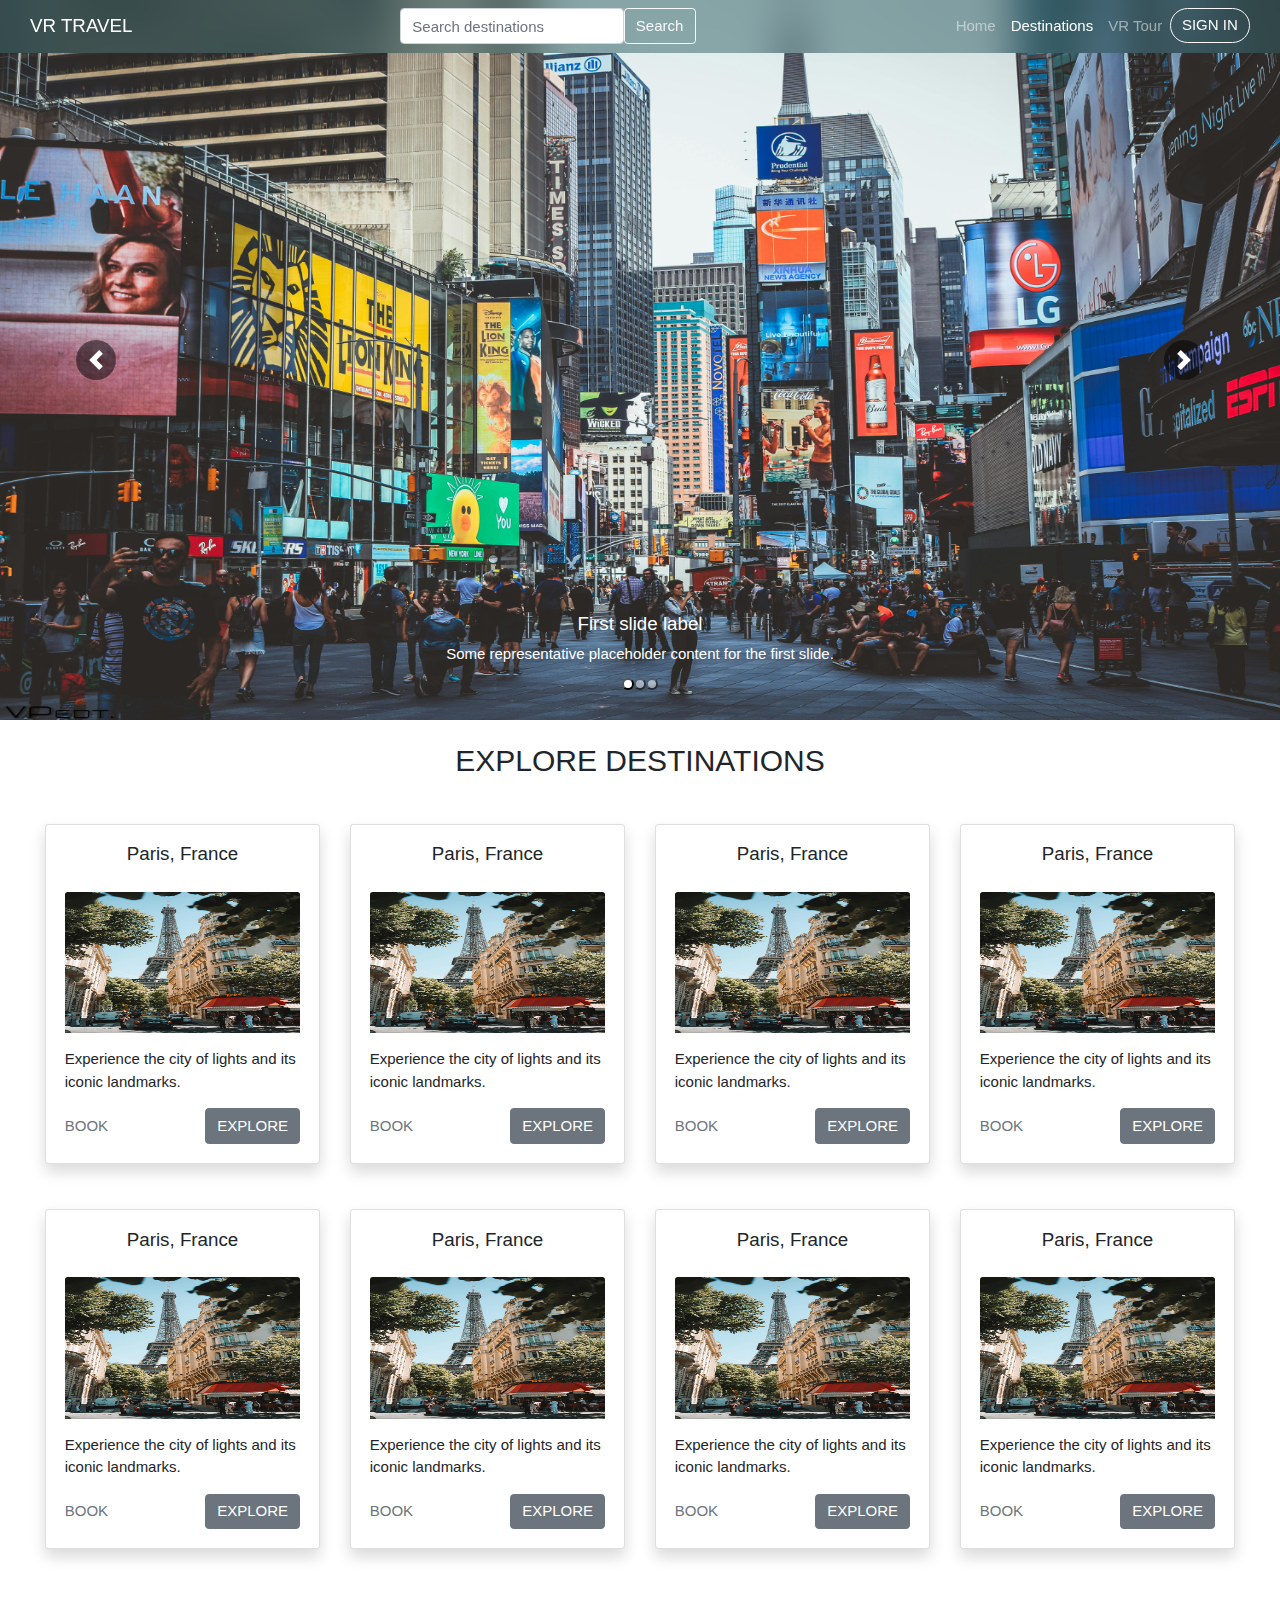
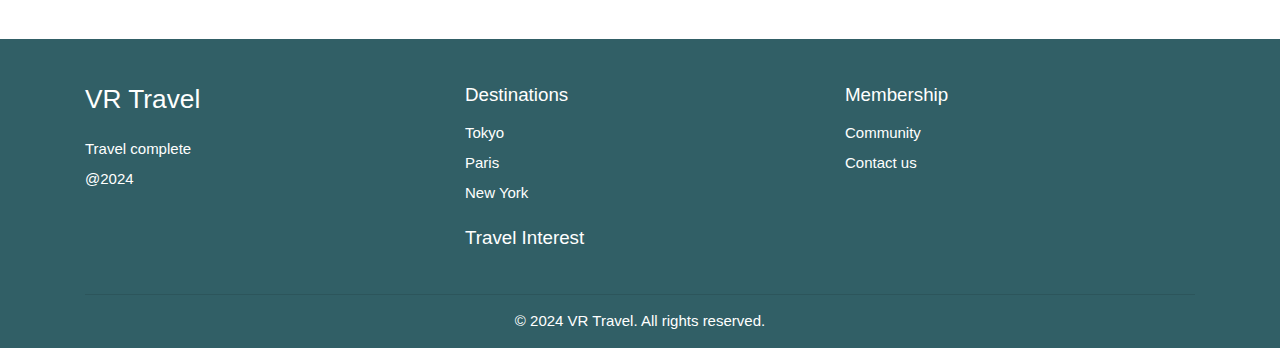
==== src/destination.html @ b92d442c "first UI travel push" ====
<!DOCTYPE html>
<html lang="en">

<head>
    <meta charset="UTF-8">
    <meta name="viewport" content="width=device-width, initial-scale=1.0">
    <title>Destinations - VR Travel</title>
    <link rel="stylesheet" href="https://stackpath.bootstrapcdn.com/bootstrap/4.5.2/css/bootstrap.min.css">
    <link rel="stylesheet" href="./styles.css">
    <script src="https://cdn.jsdelivr.net/npm/bootstrap@5.3.0/dist/js/bootstrap.bundle.min.js"></script>
</head>

<body>
    <!-- navbar -->
    <div class="cont text-center text-black pb-6 position-relative d-flex flex-column">
        <nav class="navbar navbar-expand-lg navbar-dark sticky-top position-fixed top-0 start-0 w-100">
            <div class="container-fluid">
                <a class="navbar-brand fs-4" href="#">VR TRAVEL</a>
                <button class="navbar-toggler" type="button" data-bs-toggle="collapse" data-bs-target="#navbarNav"
                    aria-controls="navbarNav" aria-expanded="false" aria-label="Toggle navigation">
                    <span class="navbar-toggler-icon"></span>
                </button>
                <div class="collapse navbar-collapse justify-content-between align-items-center" id="navbarNav">
                    <form class="d-flex mx-auto order-lg-1">
                        <input class="form-control me-2" type="search" placeholder="Search destinations"
                            aria-label="Search">
                        <button class="btn btn-outline-light" type="submit">Search</button>
                    </form>
                    <ul class="navbar-nav order-lg-2">
                        <li class="nav-item">
                            <a class="nav-link" aria-current="page" href="../index.html">Home</a>
                        </li>
                        <li class="nav-item">
                            <a class="nav-link active" href="./destination.html">Destinations</a>
                        </li>
                        <li class="nav-item">
                            <a class="nav-link" href="./tour.html">VR Tour</a>
                        </li>
                        <li class="nav-item">
                            <a class="btn btn-outline-light rounded-pill" href="./user.html">SIGN IN</a>
                        </li>
                    </ul>
                </div>
            </div>
        </nav>

        <!-- Carousel Hero Section -->
        <div id="carouselExampleCaptions" class="carousel slide" data-bs-ride="carousel" style="height: 80vh;">
            <div class="carousel-inner">
                <div class="carousel-item active">
                    <img src="./images/new-york.jpg" class="d-block w-100 object-fit-cover" alt="...">
                    <div class="carousel-caption d-none d-md-block">
                        <h5>First slide label</h5>
                        <p>Some representative placeholder content for the first slide.</p>
                    </div>
                </div>
                <div class="carousel-item">
                    <img src="./images/tokyo.jpg" class="d-block w-100 object-fit-cover" alt="...">
                    <div class="carousel-caption d-none d-md-block">
                        <h5>Second slide label</h5>
                        <p>Some representative placeholder content for the second slide.</p>
                    </div>
                </div>
                <div class="carousel-item">
                    <img src="./images/prague.jpg" class="d-block w-100 object-fit-cover" alt="...">
                    <div class="carousel-caption d-none d-md-block">
                        <h5>Third slide label</h5>
                        <p>Some representative placeholder content for the third slide.</p>
                    </div>
                </div>
            </div>
            <button class="carousel-control-prev" type="button" data-bs-target="#carouselExampleCaptions"
                data-bs-slide="prev">
                <span class="carousel-control-prev-icon" aria-hidden="true"></span>
                <span class="visually-hidden"></span>
            </button>
            <button class="carousel-control-next" type="button" data-bs-target="#carouselExampleCaptions"
                data-bs-slide="next">
                <span class="carousel-control-next-icon" aria-hidden="true"></span>
                <span class="visually-hidden"></span>
            </button>
            <div class="carousel-indicators">
                <button type="button" data-bs-target="#carouselExampleCaptions" data-bs-slide-to="0" class="active"
                    aria-current="true" aria-label="Slide 1"></button>
                <button type="button" data-bs-target="#carouselExampleCaptions" data-bs-slide-to="1"
                    aria-label="Slide 2"></button>
                <button type="button" data-bs-target="#carouselExampleCaptions" data-bs-slide-to="2"
                    aria-label="Slide 3"></button>
            </div>
        </div>
    </div>

    <!-- dest section -->
    <div class="container-fluid px-4 px-md-5 pb-5 mt-4">
        <h2 class="text-center text-black-80 mb-5">EXPLORE DESTINATIONS</h2>
        <div class="destination row row-cols-1 row-cols-sm-2 row-cols-lg-3 row-cols-xl-4 g-4">
            <!-- Repeat this card 10 times -->
            <div class="col mb-5">
                <div class="card h-100 shadow">
                    <div class="card-body">
                        <h5 class="card-title text-center text-zinc-700">Paris, France</h5>
                        <img src="./images/paris.jpg" class="card-img-top mt-3" alt="Paris">
                        <p class="card-text mt-3 text-stone-500">Experience the city of lights and its iconic
                            landmarks.
                        </p>
                        <div class="d-flex justify-content-between align-items-center mt-3">
                            <span class="fw-bold text-secondary">BOOK</span>
                            <button class="btn btn-secondary">EXPLORE</button>
                        </div>
                    </div>
                </div>

            </div>
            <div class="col mb-5">
                <div class="card h-100 shadow">
                    <div class="card-body">
                        <h5 class="card-title text-center text-zinc-700">Paris, France</h5>
                        <img src="./images/paris.jpg" class="card-img-top mt-3" alt="Paris">
                        <p class="card-text mt-3 text-stone-500">Experience the city of lights and its iconic
                            landmarks.
                        </p>
                        <div class="d-flex justify-content-between align-items-center mt-3">
                            <span class="fw-bold text-secondary">BOOK</span>
                            <button class="btn btn-secondary">EXPLORE</button>
                        </div>
                    </div>
                </div>

            </div>
            <div class="col mb-5">
                <div class="card h-100 shadow">
                    <div class="card-body">
                        <h5 class="card-title text-center text-zinc-700">Paris, France</h5>
                        <img src="./images/paris.jpg" class="card-img-top mt-3" alt="Paris">
                        <p class="card-text mt-3 text-stone-500">Experience the city of lights and its iconic
                            landmarks.
                        </p>
                        <div class="d-flex justify-content-between align-items-center mt-3">
                            <span class="fw-bold text-secondary">BOOK</span>
                            <button class="btn btn-secondary">EXPLORE</button>
                        </div>
                    </div>
                </div>

            </div>
            <div class="col mb-5">
                <div class="card h-100 shadow">
                    <div class="card-body">
                        <h5 class="card-title text-center text-zinc-700">Paris, France</h5>
                        <img src="./images/paris.jpg" class="card-img-top mt-3" alt="Paris">
                        <p class="card-text mt-3 text-stone-500">Experience the city of lights and its iconic
                            landmarks.
                        </p>
                        <div class="d-flex justify-content-between align-items-center mt-3">
                            <span class="fw-bold text-secondary">BOOK</span>
                            <button class="btn btn-secondary">EXPLORE</button>
                        </div>
                    </div>
                </div>

            </div>
            <div class="col mb-5">
                <div class="card h-100 shadow">
                    <div class="card-body">
                        <h5 class="card-title text-center text-zinc-700">Paris, France</h5>
                        <img src="./images/paris.jpg" class="card-img-top mt-3" alt="Paris">
                        <p class="card-text mt-3 text-stone-500">Experience the city of lights and its iconic
                            landmarks.
                        </p>
                        <div class="d-flex justify-content-between align-items-center mt-3">
                            <span class="fw-bold text-secondary">BOOK</span>
                            <button class="btn btn-secondary">EXPLORE</button>
                        </div>
                    </div>
                </div>

            </div>
            <div class="col mb-5">
                <div class="card h-100 shadow">
                    <div class="card-body">
                        <h5 class="card-title text-center text-zinc-700">Paris, France</h5>
                        <img src="./images/paris.jpg" class="card-img-top mt-3" alt="Paris">
                        <p class="card-text mt-3 text-stone-500">Experience the city of lights and its iconic
                            landmarks.
                        </p>
                        <div class="d-flex justify-content-between align-items-center mt-3">
                            <span class="fw-bold text-secondary">BOOK</span>
                            <button class="btn btn-secondary">EXPLORE</button>
                        </div>
                    </div>
                </div>

            </div>
            <div class="col mb-5">
                <div class="card h-100 shadow">
                    <div class="card-body">
                        <h5 class="card-title text-center text-zinc-700">Paris, France</h5>
                        <img src="./images/paris.jpg" class="card-img-top mt-3" alt="Paris">
                        <p class="card-text mt-3 text-stone-500">Experience the city of lights and its iconic
                            landmarks.
                        </p>
                        <div class="d-flex justify-content-between align-items-center mt-3">
                            <span class="fw-bold text-secondary">BOOK</span>
                            <button class="btn btn-secondary">EXPLORE</button>
                        </div>
                    </div>
                </div>

            </div>
            <div class="col mb-5">
                <div class="card h-100 shadow">
                    <div class="card-body">
                        <h5 class="card-title text-center text-zinc-700">Paris, France</h5>
                        <img src="./images/paris.jpg" class="card-img-top mt-3" alt="Paris">
                        <p class="card-text mt-3 text-stone-500">Experience the city of lights and its iconic
                            landmarks.
                        </p>
                        <div class="d-flex justify-content-between align-items-center mt-3">
                            <span class="fw-bold text-secondary">BOOK</span>
                            <button class="btn btn-secondary">EXPLORE</button>
                        </div>
                    </div>
                </div>

            </div>

            <!-- End of card repeat -->
        </div>
    </div>
    <!-- footer section -->
    <footer class="back text-white pt-5">
        <div class="container">
            <div class="row">
                <div class="col-md-4 mb-4">
                    <h3 class="mb-4">VR Travel</h3>
                    <p class="mb-2">Travel complete</p>
                    <p>@2024</p>
                </div>
                <div class="col-md-4 mb-4">
                    <h5 class="mb-3">Destinations</h5>
                    <ul class="list-unstyled">
                        <li class="mb-2"><a href="#" class="text-white text-decoration-none">Tokyo</a></li>
                        <li class="mb-2"><a href="#" class="text-white text-decoration-none">Paris</a></li>
                        <li class="mb-2"><a href="#" class="text-white text-decoration-none">New York</a></li>
                    </ul>
                    <h5 class="mt-4">Travel Interest</h5>
                </div>
                <div class="col-md-4 mb-4">
                    <h5 class="mb-3">Membership</h5>
                    <ul class="list-unstyled">
                        <li class="mb-2"><a href="#" class="text-white text-decoration-none">Community</a></li>
                        <li class="mb-2"><a href="#" class="text-white text-decoration-none">Contact us</a></li>
                    </ul>
                </div>
            </div>
            <hr class="my-6">
            <div class="text-center">
                <p>&copy; 2024 VR Travel. All rights reserved.</p>
            </div>
        </div>
    </footer>

    <script src="https://code.jquery.com/jquery-3.6.0.min.js"></script>
    <script src="https://maxcdn.bootstrapcdn.com/bootstrap/5.1.3/js/bootstrap.bundle.min.js"></script>
    <script src="https://cdn.jsdelivr.net/npm/@popperjs/core@2.5.4/dist/umd/popper.min.js"></script>
    <script src="https://stackpath.bootstrapcdn.com/bootstrap/4.5.2/js/bootstrap.min.js"></script>
    <!-- <script src="main.js"></script> -->
</body>

</html>
---- src/styles.css ----
:root{
    --black: black;
    --white: white;
    --font-family: 'Arial', sans-serif;
}
*{
    margin: 0;
    padding: 0;
    box-sizing: border-box;
    font-size: 15px;
    /* outline: 1px solid black; */
    color: var(--text-color);
    font-family: var(--font-family);
}
body{
    display: flex;
    flex-direction: column;
    align-items: center;
}
img{
    width: 200px;
    aspect-ratio: 1 / 1;
}
.dest img{
    height: 200px;
}
.cont{
    width: 100%;
    max-width: 1500px;
    margin: 0;
    padding: 0;
}
.jumbotron {
    padding: 0;
    background-image: url('./images//hero-world.jpg');
    background-size: cover;
    background-position: 50%;
    background-repeat: no-repeat;
    color: white;
    overflow-x: hidden;
    min-height: 80vh;
    max-height: fit-content;
}
.navbar{
    background: rgba(49, 95, 102, 0.5);
    backdrop-filter: blur(20px);
    color: var(--white);
    width: 100%;
}

.navbar-nav .nav-link {
    color: var(--white);
}

.navbar-nav .nav-link:hover {
    color: #555;
}

.footer {
    background-color: #f8f9fa;
    padding: 20px 0;
    position: fixed;
    bottom: 0;
    width: 100%;
}

#destinations-list .card {
    margin-bottom: 30px;
}
.back{
    background-color: #315F66;
    width: 100%;
}
.user img{
    width: 40px;
    height: 40px;
}

/* destination.html */
.nav-dest{
    background-color: #315F66;
}
.carousel-item img{
    height: 80vh;
}
#carouselExampleCaptions {
    position: relative;
  }

  .carousel-indicators {
    position: absolute;
    bottom: 20px;
    left: 0;
    right: 0;
    margin: 0 auto;
    padding: 10px 0;
    background: transparent;
  }

  .carousel-indicators button {
    width: 12px;
    height: 12px;
    border-radius: 50%;
    background-color: #fff;
    opacity: 0.5;
    transition: opacity 0.3s ease;
  }

  .carousel-indicators button.active {
    opacity: 1;
  }

  .carousel-control-prev,
  .carousel-control-next {
    background: none;
    border: none;
    box-shadow: none;
    opacity: 1;
  }

  .carousel-control-prev:hover,
  .carousel-control-next:hover {
    background: none;
    opacity: 1;
  }

  .carousel-control-prev-icon,
  .carousel-control-next-icon {
    background-color: rgba(0, 0, 0, 0.5);
    border-radius: 50%;
    padding: 20px;
    background-size: 50% 50%;
  }
  .destination img{
    aspect-ratio: 1 / 0.6;
  }
  /* user.html */
.review img{
    width: 50px;
    height: 50px;
}
.userbtn{
    background-color: #032B30;
    width: 110px;
}
.userbtn img{
    width: 30px;
    aspect-ratio: 1 / 1;
}
.star img{
    width: 10px;
    height: 10px;
}
/* tour.html */
.tron {
    background-image: url('./images/newyork\ \(2\).jpg');
    background-size: cover;
    background-position: 40%;
    background-repeat: no-repeat;
    color: white;
    min-height: 85vh;
    max-height: fit-content;
}
.york h1{
    font-family: 'Indie Flower';
}
.tour{
    width: 90%;
}
.tour img{
    aspect-ratio: 1/ 0.7;
} 
.visit-places p{
    font-size: 12px;
}
.tour .right-img{
     max-width: 100%;
     aspect-ratio: 1 / 0.45;
}
#accommodation img{
    max-width: 100%;
    max-height: 200px;
}
#accommodation p{
    font-size: 12px;
}
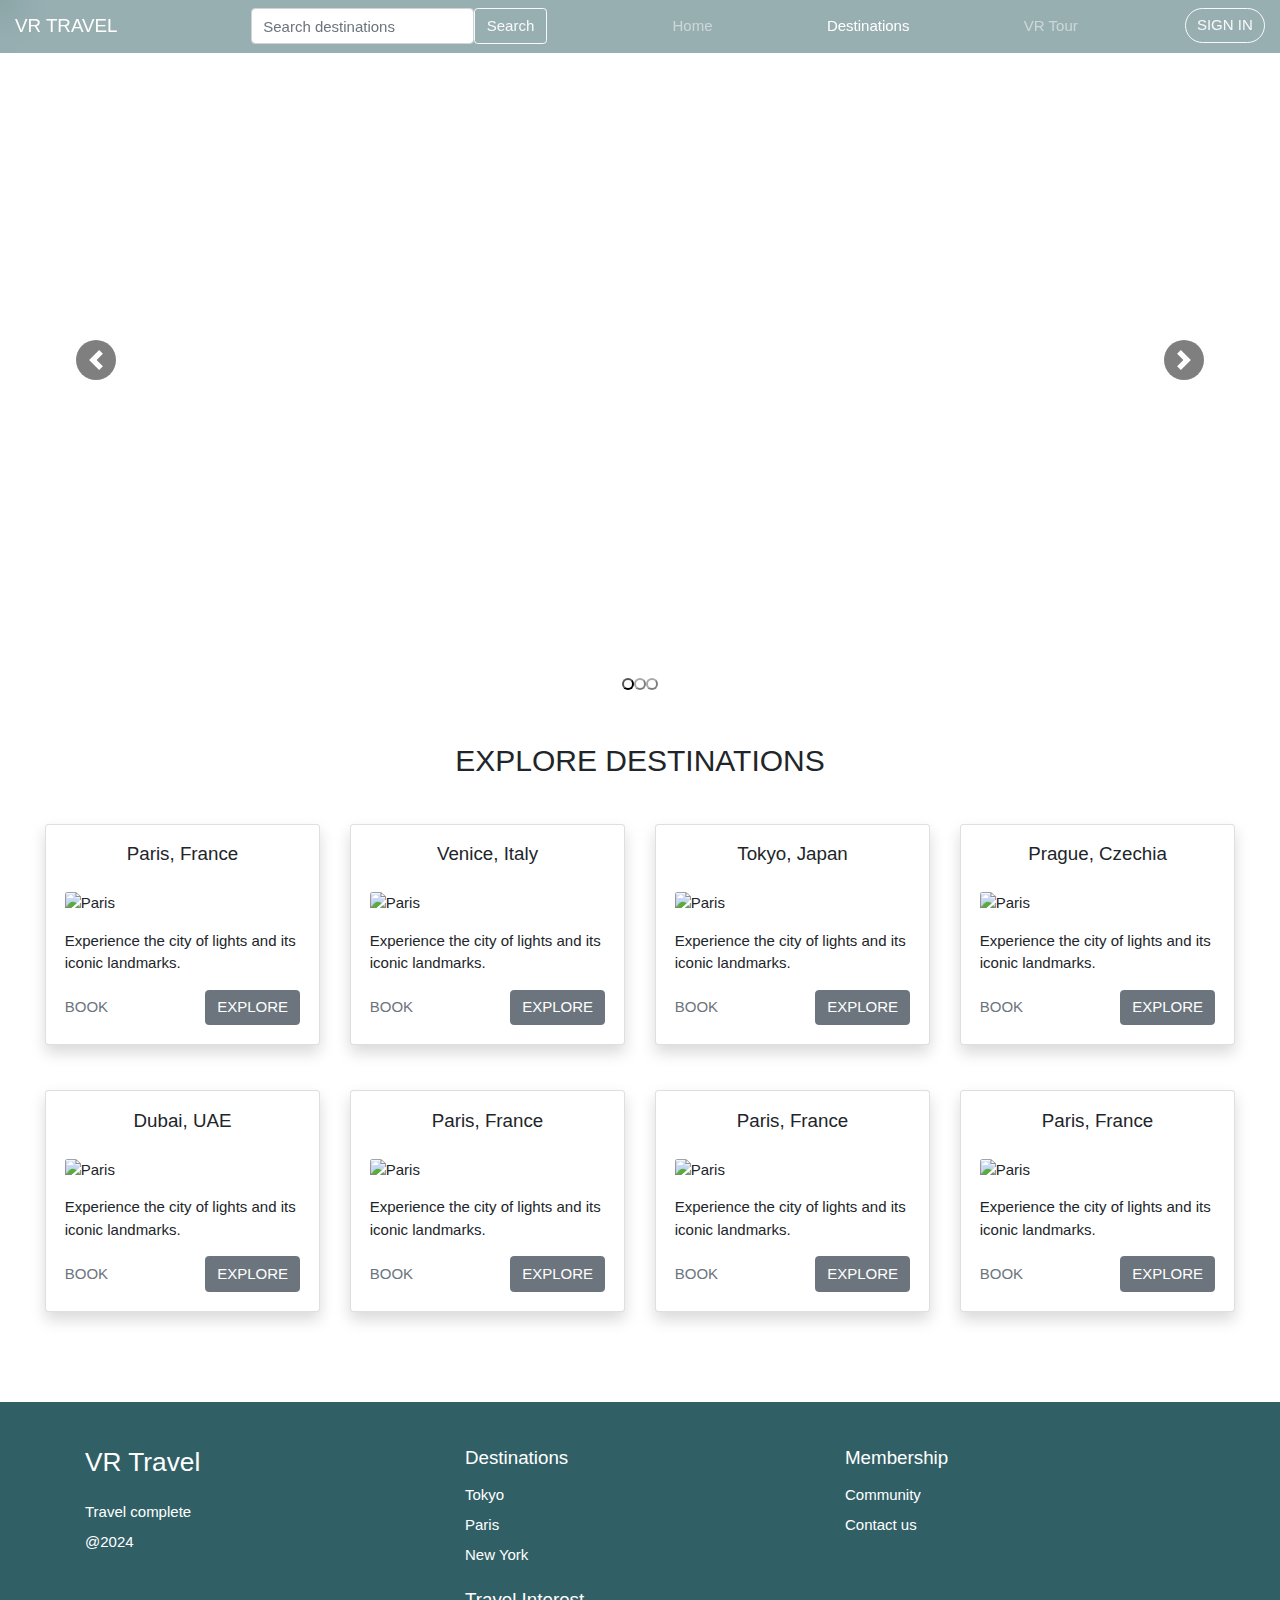
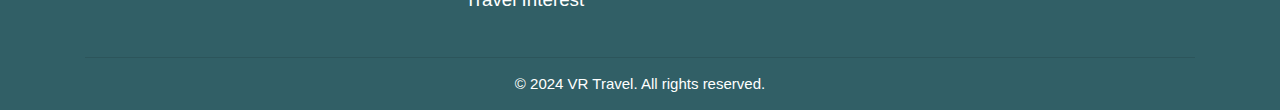
==== commit e963332d: "creating user prfile" ====
--- a/src/destination.html
+++ b/src/destination.html
@@ -26,7 +26,7 @@
                             aria-label="Search">
                         <button class="btn btn-outline-light" type="submit">Search</button>
                     </form>
-                    <ul class="navbar-nav order-lg-2">
+                    <ul class="navitems navbar-nav order-lg-2">
                         <li class="nav-item">
                             <a class="nav-link" aria-current="page" href="../index.html">Home</a>
                         </li>
@@ -48,21 +48,24 @@
         <div id="carouselExampleCaptions" class="carousel slide" data-bs-ride="carousel" style="height: 80vh;">
             <div class="carousel-inner">
                 <div class="carousel-item active">
-                    <img src="./images/new-york.jpg" class="d-block w-100 object-fit-cover" alt="...">
+                    <img src="https://ik.imagekit.io/jlez6y282/compressed/newyork%20(3).jpg?updatedAt=1721758556329"
+                        class="d-block w-100 object-fit-cover" alt="...">
                     <div class="carousel-caption d-none d-md-block">
                         <h5>First slide label</h5>
                         <p>Some representative placeholder content for the first slide.</p>
                     </div>
                 </div>
                 <div class="carousel-item">
-                    <img src="./images/tokyo.jpg" class="d-block w-100 object-fit-cover" alt="...">
+                    <img src="https://ik.imagekit.io/jlez6y282/compressed/tokyo.jpg?updatedAt=1721758798745"
+                        class="d-block w-100 object-fit-cover" alt="...">
                     <div class="carousel-caption d-none d-md-block">
                         <h5>Second slide label</h5>
                         <p>Some representative placeholder content for the second slide.</p>
                     </div>
                 </div>
                 <div class="carousel-item">
-                    <img src="./images/prague.jpg" class="d-block w-100 object-fit-cover" alt="...">
+                    <img src="https://ik.imagekit.io/jlez6y282/compressed/prague.jpg?updatedAt=1721758660800"
+                        class="d-block w-100 object-fit-cover" alt="...">
                     <div class="carousel-caption d-none d-md-block">
                         <h5>Third slide label</h5>
                         <p>Some representative placeholder content for the third slide.</p>
@@ -99,71 +102,76 @@
                 <div class="card h-100 shadow">
                     <div class="card-body">
                         <h5 class="card-title text-center text-zinc-700">Paris, France</h5>
-                        <img src="./images/paris.jpg" class="card-img-top mt-3" alt="Paris">
-                        <p class="card-text mt-3 text-stone-500">Experience the city of lights and its iconic
-                            landmarks.
-                        </p>
-                        <div class="d-flex justify-content-between align-items-center mt-3">
-                            <span class="fw-bold text-secondary">BOOK</span>
-                            <button class="btn btn-secondary">EXPLORE</button>
-                        </div>
-                    </div>
-                </div>
-
-            </div>
-            <div class="col mb-5">
-                <div class="card h-100 shadow">
-                    <div class="card-body">
-                        <h5 class="card-title text-center text-zinc-700">Paris, France</h5>
-                        <img src="./images/paris.jpg" class="card-img-top mt-3" alt="Paris">
-                        <p class="card-text mt-3 text-stone-500">Experience the city of lights and its iconic
-                            landmarks.
-                        </p>
-                        <div class="d-flex justify-content-between align-items-center mt-3">
-                            <span class="fw-bold text-secondary">BOOK</span>
-                            <button class="btn btn-secondary">EXPLORE</button>
-                        </div>
-                    </div>
-                </div>
-
-            </div>
-            <div class="col mb-5">
-                <div class="card h-100 shadow">
-                    <div class="card-body">
-                        <h5 class="card-title text-center text-zinc-700">Paris, France</h5>
-                        <img src="./images/paris.jpg" class="card-img-top mt-3" alt="Paris">
-                        <p class="card-text mt-3 text-stone-500">Experience the city of lights and its iconic
-                            landmarks.
-                        </p>
-                        <div class="d-flex justify-content-between align-items-center mt-3">
-                            <span class="fw-bold text-secondary">BOOK</span>
-                            <button class="btn btn-secondary">EXPLORE</button>
-                        </div>
-                    </div>
-                </div>
-
-            </div>
-            <div class="col mb-5">
-                <div class="card h-100 shadow">
-                    <div class="card-body">
-                        <h5 class="card-title text-center text-zinc-700">Paris, France</h5>
-                        <img src="./images/paris.jpg" class="card-img-top mt-3" alt="Paris">
-                        <p class="card-text mt-3 text-stone-500">Experience the city of lights and its iconic
-                            landmarks.
-                        </p>
-                        <div class="d-flex justify-content-between align-items-center mt-3">
-                            <span class="fw-bold text-secondary">BOOK</span>
-                            <button class="btn btn-secondary">EXPLORE</button>
-                        </div>
-                    </div>
-                </div>
-
-            </div>
-            <div class="col mb-5">
-                <div class="card h-100 shadow">
-                    <div class="card-body">
-                        <h5 class="card-title text-center text-zinc-700">Paris, France</h5>
-                        <img src="./images/paris.jpg" class="card-img-top mt-3" alt="Paris">
+                        <img src="https://ik.imagekit.io/jlez6y282/compressed/paris2.jpg?updatedAt=1721758717012"
+                            class="card-img-top mt-3" alt="Paris">
+                        <p class="card-text mt-3 text-stone-500">Experience the city of lights and its iconic
+                            landmarks.
+                        </p>
+                        <div class="d-flex justify-content-between align-items-center mt-3">
+                            <span class="fw-bold text-secondary">BOOK</span>
+                            <button class="btn btn-secondary">EXPLORE</button>
+                        </div>
+                    </div>
+                </div>
+
+            </div>
+            <div class="col mb-5">
+                <div class="card h-100 shadow">
+                    <div class="card-body">
+                        <h5 class="card-title text-center text-zinc-700">Venice, Italy</h5>
+                        <img src="https://ik.imagekit.io/jlez6y282/compressed/venice.jpg?updatedAt=1721758814839"
+                            class="card-img-top mt-3" alt="Paris">
+                        <p class="card-text mt-3 text-stone-500">Experience the city of lights and its iconic
+                            landmarks.
+                        </p>
+                        <div class="d-flex justify-content-between align-items-center mt-3">
+                            <span class="fw-bold text-secondary">BOOK</span>
+                            <button class="btn btn-secondary">EXPLORE</button>
+                        </div>
+                    </div>
+                </div>
+
+            </div>
+            <div class="col mb-5">
+                <div class="card h-100 shadow">
+                    <div class="card-body">
+                        <h5 class="card-title text-center text-zinc-700">Tokyo, Japan</h5>
+                        <img src="https://ik.imagekit.io/jlez6y282/compressed/tokyo.jpg?updatedAt=1721758798745"
+                            class="card-img-top mt-3" alt="Paris">
+                        <p class="card-text mt-3 text-stone-500">Experience the city of lights and its iconic
+                            landmarks.
+                        </p>
+                        <div class="d-flex justify-content-between align-items-center mt-3">
+                            <span class="fw-bold text-secondary">BOOK</span>
+                            <button class="btn btn-secondary">EXPLORE</button>
+                        </div>
+                    </div>
+                </div>
+
+            </div>
+            <div class="col mb-5">
+                <div class="card h-100 shadow">
+                    <div class="card-body">
+                        <h5 class="card-title text-center text-zinc-700">Prague, Czechia</h5>
+                        <img src="https://ik.imagekit.io/jlez6y282/compressed/prague.jpg?updatedAt=1721758660800"
+                            class="card-img-top mt-3" alt="Paris">
+                        <p class="card-text mt-3 text-stone-500">Experience the city of lights and its iconic
+                            landmarks.
+                        </p>
+                        <div class="d-flex justify-content-between align-items-center mt-3">
+                            <span class="fw-bold text-secondary">BOOK</span>
+                            <button class="btn btn-secondary">EXPLORE</button>
+                        </div>
+                    </div>
+                </div>
+
+            </div>
+            <div class="col mb-5">
+                <div class="card h-100 shadow">
+                    <div class="card-body">
+                        <h5 class="card-title text-center text-zinc-700">Dubai, UAE</h5>
+                        <img src="https://ik.imagekit.io/jlez6y282/compressed/dubai.jpg?updatedAt=1721758456544"
+                            class="card-img-top mt-3" alt="Paris">
                         <p class="card-text mt-3 text-stone-500">Experience the city of lights and its iconic
                             landmarks.
                         </p>
--- a/src/styles.css
+++ b/src/styles.css
@@ -32,7 +32,7 @@
 }
 .jumbotron {
     padding: 0;
-    background-image: url('./images//hero-world.jpg');
+    background-image: url('https://ik.imagekit.io/jlez6y282/compressed/tr:w-1200/hero-world.jpg?updatedAt=1721758475912');
     background-size: cover;
     background-position: 50%;
     background-repeat: no-repeat;
@@ -74,6 +74,22 @@
 .user img{
     width: 40px;
     height: 40px;
+}
+.navitems {
+    max-width: 600px;
+    width: 100%;
+    display: flex;
+    justify-content: space-between;
+}
+.star img{
+    width: 20px;
+    height: 20px;
+}
+
+@media (max-width: 991px) {
+    .navitems {
+        flex-direction: column;
+    }
 }
 
 /* destination.html */
@@ -135,25 +151,50 @@
     aspect-ratio: 1 / 0.6;
   }
   /* user.html */
-.review img{
+  .usernav, footer{
+    background-color: #759498;
+  }
+  .usernav{
+    padding: 10px;
+  }
+  .sidebar{
+    background-color: #1B3438;
+    padding-left: 10px;
+  }
+  .sidebar img{
     width: 50px;
     height: 50px;
-}
-.userbtn{
-    background-color: #032B30;
-    width: 110px;
-}
-.userbtn img{
-    width: 30px;
-    aspect-ratio: 1 / 1;
-}
-.star img{
-    width: 10px;
-    height: 10px;
-}
-/* tour.html */
+  }
+  .ubs{
+    border-left: 1px solid var(--black);
+    border-radius: 10px;
+  }
+  .container-fluid{
+    padding: 0;
+    margin: 0;
+  }
+  .userhero{
+    background-image: url("https://ik.imagekit.io/jlez6y282/compressed/portada.png?updatedAt=1722238695266");
+    height: 350px;
+  }
+  .profile img{
+    width: 120px;
+    height: 120px;
+  }
+  .avatar img{
+    width: 40px;
+    height: 40px;
+  }
+  .contact{
+    flex-wrap: wrap;
+  }
+  .marina{
+    width: 330px;
+    height: 170px;
+  }
+  /* tour.html */
 .tron {
-    background-image: url('./images/newyork\ \(2\).jpg');
+    background-image: url('https://ik.imagekit.io/jlez6y282/compressed/tr:w-1200/new-york%20(2).jpg?updatedAt=1721758578475');
     background-size: cover;
     background-position: 40%;
     background-repeat: no-repeat;
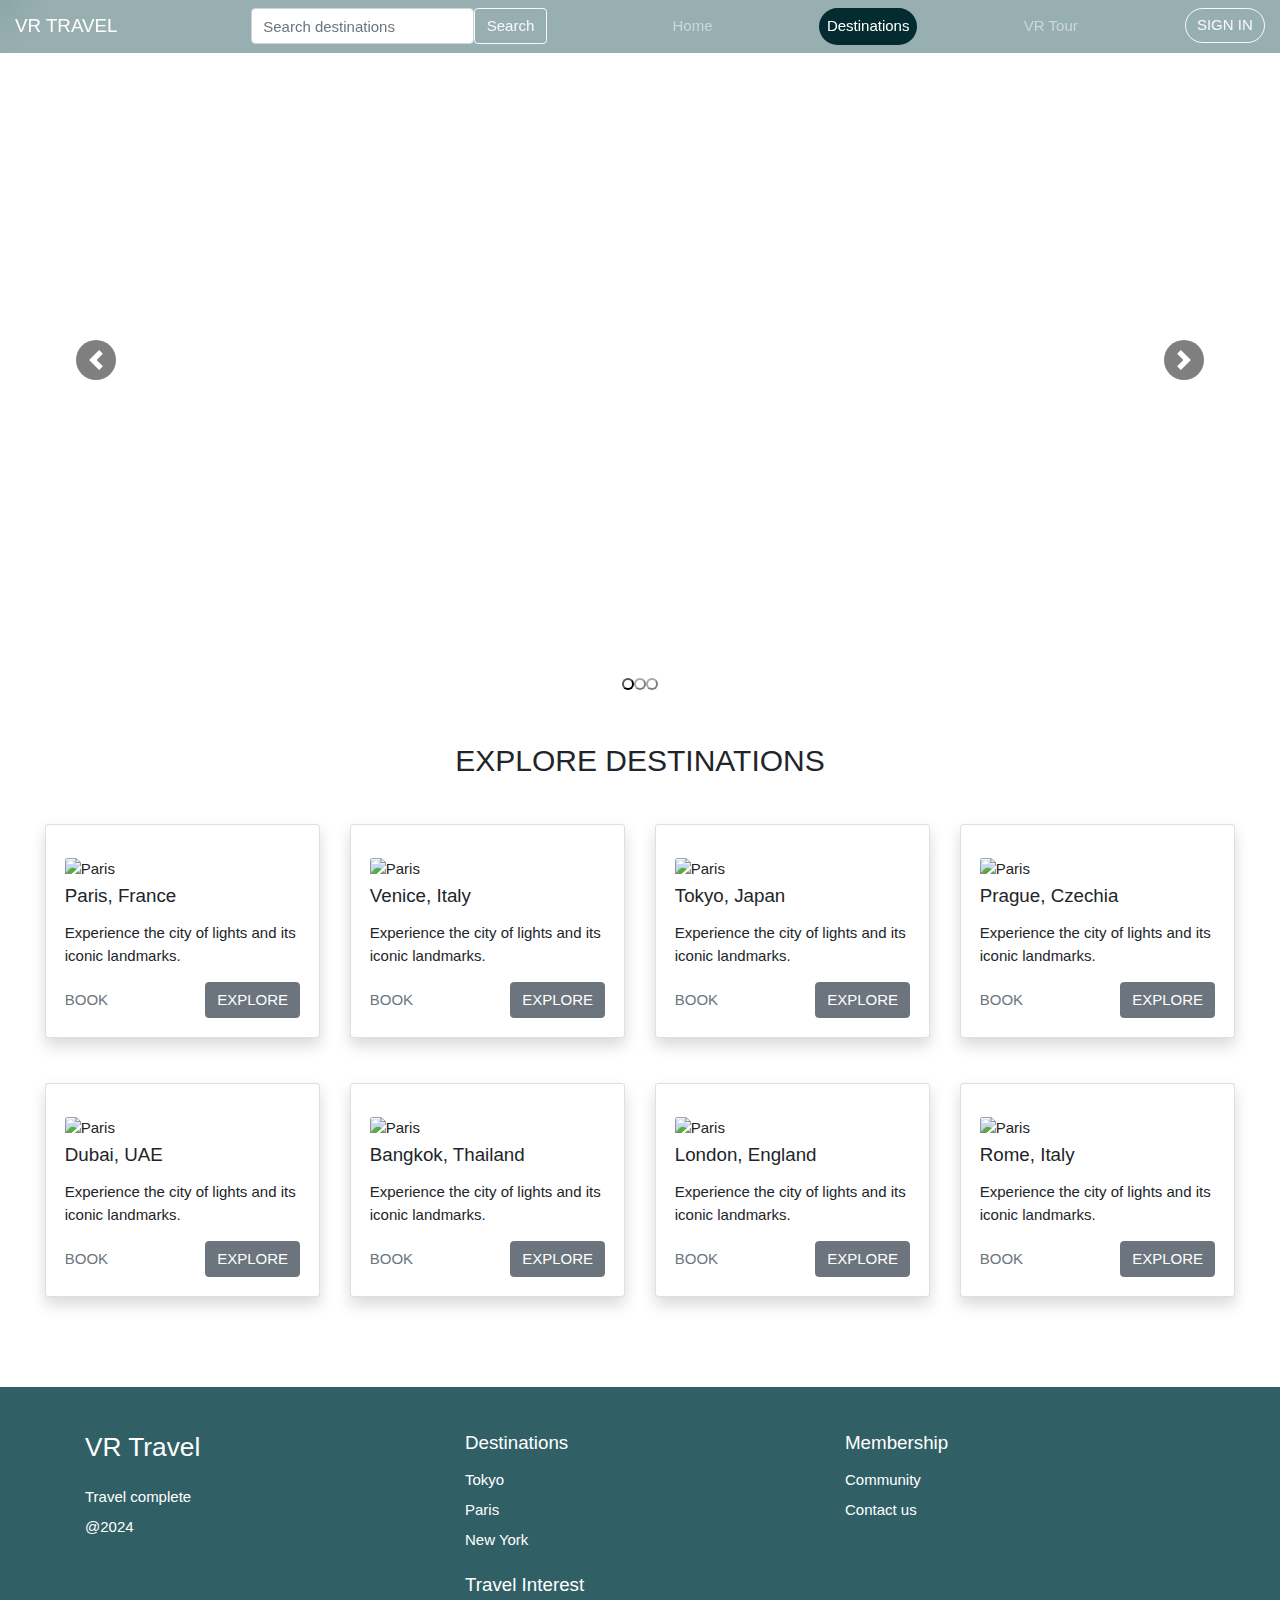
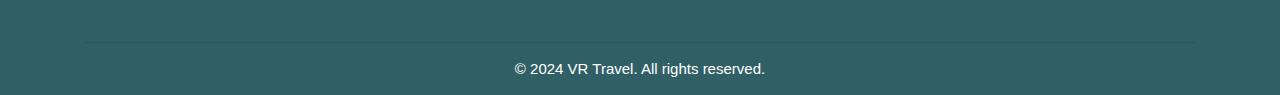
==== commit 06cc867b: "updating images" ====
--- a/src/destination.html
+++ b/src/destination.html
@@ -101,125 +101,128 @@
             <div class="col mb-5">
                 <div class="card h-100 shadow">
                     <div class="card-body">
-                        <h5 class="card-title text-center text-zinc-700">Paris, France</h5>
                         <img src="https://ik.imagekit.io/jlez6y282/compressed/paris2.jpg?updatedAt=1721758717012"
                             class="card-img-top mt-3" alt="Paris">
-                        <p class="card-text mt-3 text-stone-500">Experience the city of lights and its iconic
-                            landmarks.
-                        </p>
-                        <div class="d-flex justify-content-between align-items-center mt-3">
-                            <span class="fw-bold text-secondary">BOOK</span>
-                            <button class="btn btn-secondary">EXPLORE</button>
-                        </div>
-                    </div>
-                </div>
-
-            </div>
-            <div class="col mb-5">
-                <div class="card h-100 shadow">
-                    <div class="card-body">
-                        <h5 class="card-title text-center text-zinc-700">Venice, Italy</h5>
+                        <h5 class="card-title text-left pt-1 text-zinc-700">Paris, France</h5>
+                        <p class="card-text mt-3 text-stone-500">Experience the city of lights and its iconic
+                            landmarks.
+                        </p>
+                        <div class="d-flex justify-content-between align-items-center mt-3">
+                            <span class="fw-bold text-secondary">BOOK</span>
+                            <button class="btn btn-secondary">EXPLORE</button>
+                        </div>
+                    </div>
+                </div>
+
+            </div>
+            <div class="col mb-5">
+                <div class="card h-100 shadow">
+                    <div class="card-body">
                         <img src="https://ik.imagekit.io/jlez6y282/compressed/venice.jpg?updatedAt=1721758814839"
                             class="card-img-top mt-3" alt="Paris">
-                        <p class="card-text mt-3 text-stone-500">Experience the city of lights and its iconic
-                            landmarks.
-                        </p>
-                        <div class="d-flex justify-content-between align-items-center mt-3">
-                            <span class="fw-bold text-secondary">BOOK</span>
-                            <button class="btn btn-secondary">EXPLORE</button>
-                        </div>
-                    </div>
-                </div>
-
-            </div>
-            <div class="col mb-5">
-                <div class="card h-100 shadow">
-                    <div class="card-body">
-                        <h5 class="card-title text-center text-zinc-700">Tokyo, Japan</h5>
+                        <h5 class="card-title text-left pt-1 text-zinc-700">Venice, Italy</h5>
+                        <p class="card-text mt-3 text-stone-500">Experience the city of lights and its iconic
+                            landmarks.
+                        </p>
+                        <div class="d-flex justify-content-between align-items-center mt-3">
+                            <span class="fw-bold text-secondary">BOOK</span>
+                            <button class="btn btn-secondary">EXPLORE</button>
+                        </div>
+                    </div>
+                </div>
+
+            </div>
+            <div class="col mb-5">
+                <div class="card h-100 shadow">
+                    <div class="card-body">
                         <img src="https://ik.imagekit.io/jlez6y282/compressed/tokyo.jpg?updatedAt=1721758798745"
                             class="card-img-top mt-3" alt="Paris">
-                        <p class="card-text mt-3 text-stone-500">Experience the city of lights and its iconic
-                            landmarks.
-                        </p>
-                        <div class="d-flex justify-content-between align-items-center mt-3">
-                            <span class="fw-bold text-secondary">BOOK</span>
-                            <button class="btn btn-secondary">EXPLORE</button>
-                        </div>
-                    </div>
-                </div>
-
-            </div>
-            <div class="col mb-5">
-                <div class="card h-100 shadow">
-                    <div class="card-body">
-                        <h5 class="card-title text-center text-zinc-700">Prague, Czechia</h5>
+                        <h5 class="card-title text-left pt-1 text-zinc-700">Tokyo, Japan</h5>
+                        <p class="card-text mt-3 text-stone-500">Experience the city of lights and its iconic
+                            landmarks.
+                        </p>
+                        <div class="d-flex justify-content-between align-items-center mt-3">
+                            <span class="fw-bold text-secondary">BOOK</span>
+                            <button class="btn btn-secondary">EXPLORE</button>
+                        </div>
+                    </div>
+                </div>
+
+            </div>
+            <div class="col mb-5">
+                <div class="card h-100 shadow">
+                    <div class="card-body">
                         <img src="https://ik.imagekit.io/jlez6y282/compressed/prague.jpg?updatedAt=1721758660800"
                             class="card-img-top mt-3" alt="Paris">
-                        <p class="card-text mt-3 text-stone-500">Experience the city of lights and its iconic
-                            landmarks.
-                        </p>
-                        <div class="d-flex justify-content-between align-items-center mt-3">
-                            <span class="fw-bold text-secondary">BOOK</span>
-                            <button class="btn btn-secondary">EXPLORE</button>
-                        </div>
-                    </div>
-                </div>
-
-            </div>
-            <div class="col mb-5">
-                <div class="card h-100 shadow">
-                    <div class="card-body">
-                        <h5 class="card-title text-center text-zinc-700">Dubai, UAE</h5>
+                        <h5 class="card-title text-left pt-1 text-zinc-700">Prague, Czechia</h5>
+                        <p class="card-text mt-3 text-stone-500">Experience the city of lights and its iconic
+                            landmarks.
+                        </p>
+                        <div class="d-flex justify-content-between align-items-center mt-3">
+                            <span class="fw-bold text-secondary">BOOK</span>
+                            <button class="btn btn-secondary">EXPLORE</button>
+                        </div>
+                    </div>
+                </div>
+
+            </div>
+            <div class="col mb-5">
+                <div class="card h-100 shadow">
+                    <div class="card-body">
                         <img src="https://ik.imagekit.io/jlez6y282/compressed/dubai.jpg?updatedAt=1721758456544"
                             class="card-img-top mt-3" alt="Paris">
-                        <p class="card-text mt-3 text-stone-500">Experience the city of lights and its iconic
-                            landmarks.
-                        </p>
-                        <div class="d-flex justify-content-between align-items-center mt-3">
-                            <span class="fw-bold text-secondary">BOOK</span>
-                            <button class="btn btn-secondary">EXPLORE</button>
-                        </div>
-                    </div>
-                </div>
-
-            </div>
-            <div class="col mb-5">
-                <div class="card h-100 shadow">
-                    <div class="card-body">
-                        <h5 class="card-title text-center text-zinc-700">Paris, France</h5>
-                        <img src="./images/paris.jpg" class="card-img-top mt-3" alt="Paris">
-                        <p class="card-text mt-3 text-stone-500">Experience the city of lights and its iconic
-                            landmarks.
-                        </p>
-                        <div class="d-flex justify-content-between align-items-center mt-3">
-                            <span class="fw-bold text-secondary">BOOK</span>
-                            <button class="btn btn-secondary">EXPLORE</button>
-                        </div>
-                    </div>
-                </div>
-
-            </div>
-            <div class="col mb-5">
-                <div class="card h-100 shadow">
-                    <div class="card-body">
-                        <h5 class="card-title text-center text-zinc-700">Paris, France</h5>
-                        <img src="./images/paris.jpg" class="card-img-top mt-3" alt="Paris">
-                        <p class="card-text mt-3 text-stone-500">Experience the city of lights and its iconic
-                            landmarks.
-                        </p>
-                        <div class="d-flex justify-content-between align-items-center mt-3">
-                            <span class="fw-bold text-secondary">BOOK</span>
-                            <button class="btn btn-secondary">EXPLORE</button>
-                        </div>
-                    </div>
-                </div>
-
-            </div>
-            <div class="col mb-5">
-                <div class="card h-100 shadow">
-                    <div class="card-body">
-                        <h5 class="card-title text-center text-zinc-700">Paris, France</h5>
-                        <img src="./images/paris.jpg" class="card-img-top mt-3" alt="Paris">
+                        <h5 class="card-title text-left pt-1 text-zinc-700">Dubai, UAE</h5>
+                        <p class="card-text mt-3 text-stone-500">Experience the city of lights and its iconic
+                            landmarks.
+                        </p>
+                        <div class="d-flex justify-content-between align-items-center mt-3">
+                            <span class="fw-bold text-secondary">BOOK</span>
+                            <button class="btn btn-secondary">EXPLORE</button>
+                        </div>
+                    </div>
+                </div>
+
+            </div>
+            <div class="col mb-5">
+                <div class="card h-100 shadow">
+                    <div class="card-body">
+                        <img src="https://ik.imagekit.io/jlez6y282/compressed/bangkok.jpg?updatedAt=1722245836823"
+                            class="card-img-top mt-3" alt="Paris">
+                        <h5 class="card-title text-left pt-1 text-zinc-700">Bangkok, Thailand</h5>
+                        <p class="card-text mt-3 text-stone-500">Experience the city of lights and its iconic
+                            landmarks.
+                        </p>
+                        <div class="d-flex justify-content-between align-items-center mt-3">
+                            <span class="fw-bold text-secondary">BOOK</span>
+                            <button class="btn btn-secondary">EXPLORE</button>
+                        </div>
+                    </div>
+                </div>
+
+            </div>
+            <div class="col mb-5">
+                <div class="card h-100 shadow">
+                    <div class="card-body">
+                        <img src="https://ik.imagekit.io/jlez6y282/compressed/london.jpg?updatedAt=1722245840205"
+                            class="card-img-top mt-3" alt="Paris">
+                        <h5 class="card-title text-left pt-1 text-zinc-700">London, England</h5>
+                        <p class="card-text mt-3 text-stone-500">Experience the city of lights and its iconic
+                            landmarks.
+                        </p>
+                        <div class="d-flex justify-content-between align-items-center mt-3">
+                            <span class="fw-bold text-secondary">BOOK</span>
+                            <button class="btn btn-secondary">EXPLORE</button>
+                        </div>
+                    </div>
+                </div>
+
+            </div>
+            <div class="col mb-5">
+                <div class="card h-100 shadow">
+                    <div class="card-body">
+                        <img src="https://ik.imagekit.io/jlez6y282/compressed/rome.jpg?updatedAt=1722245823429"
+                            class="card-img-top mt-3" alt="Paris">
+                        <h5 class="card-title text-left pt-1 text-zinc-700">Rome, Italy</h5>
                         <p class="card-text mt-3 text-stone-500">Experience the city of lights and its iconic
                             landmarks.
                         </p>
--- a/src/styles.css
+++ b/src/styles.css
@@ -54,6 +54,10 @@
 
 .navbar-nav .nav-link:hover {
     color: #555;
+}
+.nav-item .active{
+    background-color: #032B30;
+    border-radius: 20px;
 }
 
 .footer {
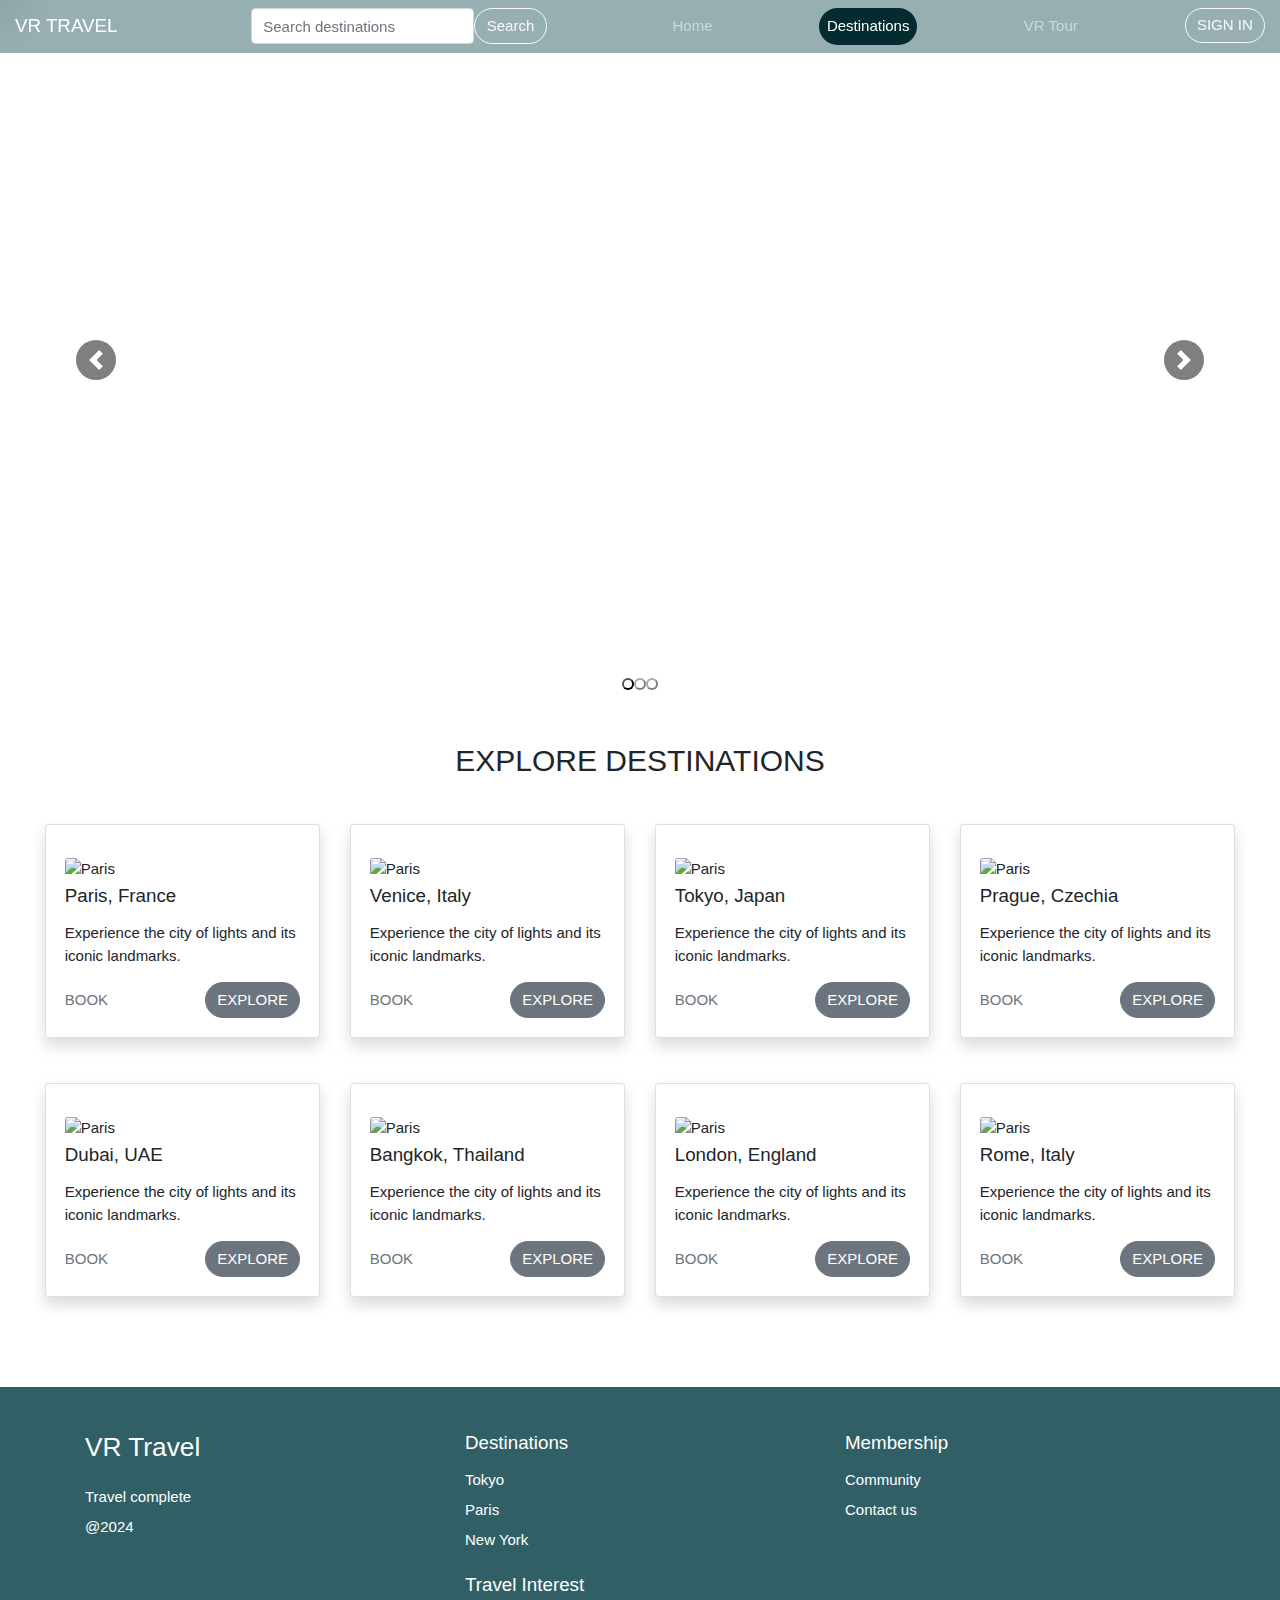
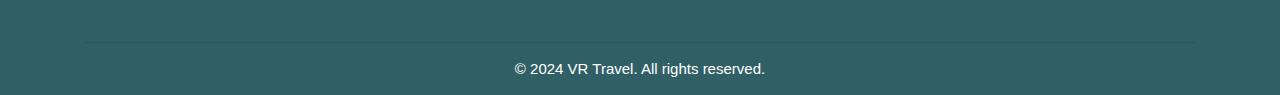
==== commit bcd13b6f: "final changes" ====
--- a/src/destination.html
+++ b/src/destination.html
@@ -13,7 +13,8 @@
 <body>
     <!-- navbar -->
     <div class="cont text-center text-black pb-6 position-relative d-flex flex-column">
-        <nav class="navbar navbar-expand-lg navbar-dark sticky-top position-fixed top-0 start-0 w-100">
+        <nav
+            class="navbar navbar-expand-lg navbar-dark sticky-top position-fixed top-0 start-0 w-100 max-width-content">
             <div class="container-fluid">
                 <a class="navbar-brand fs-4" href="#">VR TRAVEL</a>
                 <button class="navbar-toggler" type="button" data-bs-toggle="collapse" data-bs-target="#navbarNav"
@@ -45,7 +46,7 @@
         </nav>
 
         <!-- Carousel Hero Section -->
-        <div id="carouselExampleCaptions" class="carousel slide" data-bs-ride="carousel" style="height: 80vh;">
+        <div id="carouselExampleCaptions" class="carousel slide w-100" data-bs-ride="carousel">
             <div class="carousel-inner">
                 <div class="carousel-item active">
                     <img src="https://ik.imagekit.io/jlez6y282/compressed/newyork%20(3).jpg?updatedAt=1721758556329"
@@ -94,7 +95,7 @@
     </div>
 
     <!-- dest section -->
-    <div class="container-fluid px-4 px-md-5 pb-5 mt-4">
+    <div class="container-fluid px-4 px-md-5 pb-5 mt-4 max-width-content">
         <h2 class="text-center text-black-80 mb-5">EXPLORE DESTINATIONS</h2>
         <div class="destination row row-cols-1 row-cols-sm-2 row-cols-lg-3 row-cols-xl-4 g-4">
             <!-- Repeat this card 10 times -->
--- a/src/styles.css
+++ b/src/styles.css
@@ -1,7 +1,7 @@
 :root{
     --black: black;
     --white: white;
-    --font-family: 'Arial', sans-serif;
+    --font-family: 'Saira', 'Arial', sans-serif;
 }
 *{
     margin: 0;
@@ -13,10 +13,14 @@
     font-family: var(--font-family);
 }
 body{
+  outline: 1px solid black;
     display: flex;
     flex-direction: column;
     align-items: center;
 }
+.max-width-content {
+  max-width: 1500px;
+}
 img{
     width: 200px;
     aspect-ratio: 1 / 1;
@@ -25,14 +29,15 @@
     height: 200px;
 }
 .cont{
-    width: 100%;
-    max-width: 1500px;
+  align-items: center;
+    width: 100%;
     margin: 0;
     padding: 0;
 }
 .jumbotron {
-    padding: 0;
-    background-image: url('https://ik.imagekit.io/jlez6y282/compressed/tr:w-1200/hero-world.jpg?updatedAt=1721758475912');
+  align-items: center;
+    padding: 0;
+    background-image: url('https://ik.imagekit.io/jlez6y282/compressed/hero-world.jpg?updatedAt=1721758475912');
     background-size: cover;
     background-position: 50%;
     background-repeat: no-repeat;
@@ -47,6 +52,9 @@
     color: var(--white);
     width: 100%;
 }
+.btn{
+  border-radius: 20px;
+}
 
 .navbar-nav .nav-link {
     color: var(--white);
@@ -89,6 +97,10 @@
     width: 20px;
     height: 20px;
 }
+.explore img{
+  width: 509;
+  height: 324;
+}
 
 @media (max-width: 991px) {
     .navitems {
@@ -102,6 +114,12 @@
 }
 .carousel-item img{
     height: 80vh;
+}
+@media (max-width: 991px) {
+  .carousel-item img{
+    max-height: 50vh;
+    aspect-ratio: 1/ 0.75;
+  }
 }
 #carouselExampleCaptions {
     position: relative;
@@ -155,14 +173,17 @@
     aspect-ratio: 1 / 0.6;
   }
   /* user.html */
+  .side-width{
+    width: 217px;
+  }
   .usernav, footer{
-    background-color: #759498;
+    background-color: rgba(49, 95, 102, 0.5);
   }
   .usernav{
     padding: 10px;
   }
   .sidebar{
-    background-color: #1B3438;
+    background-color: #315F66;
     padding-left: 10px;
   }
   .sidebar img{
@@ -172,6 +193,7 @@
   .ubs{
     border-left: 1px solid var(--black);
     border-radius: 10px;
+    margin-bottom: 1.5rem;
   }
   .container-fluid{
     padding: 0;
@@ -179,7 +201,7 @@
   }
   .userhero{
     background-image: url("https://ik.imagekit.io/jlez6y282/compressed/portada.png?updatedAt=1722238695266");
-    height: 350px;
+    height: 150px;
   }
   .profile img{
     width: 120px;
@@ -196,19 +218,18 @@
     width: 330px;
     height: 170px;
   }
+ 
   /* tour.html */
-.tron {
-    background-image: url('https://ik.imagekit.io/jlez6y282/compressed/tr:w-1200/new-york%20(2).jpg?updatedAt=1721758578475');
+  .tron {
+    align-items: center;
+    background-image: url('./images/hero.svg');
     background-size: cover;
-    background-position: 40%;
+    background-position: 80%;
     background-repeat: no-repeat;
     color: white;
     min-height: 85vh;
     max-height: fit-content;
-}
-.york h1{
-    font-family: 'Indie Flower';
-}
+  }
 .tour{
     width: 90%;
 }
